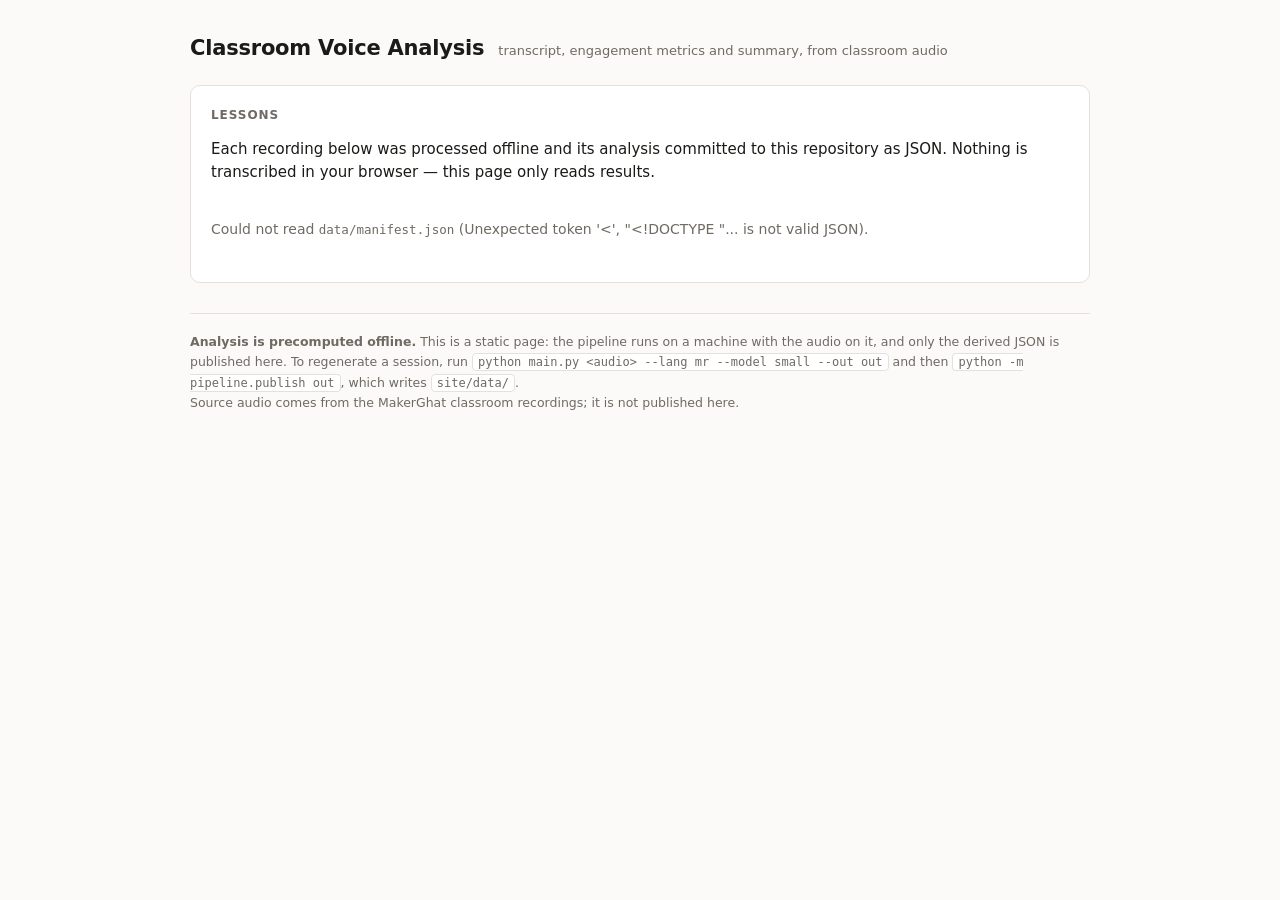
==== site/index.html @ fde1e474 "Reverted to local jobs" ====
<!doctype html>
<html lang="en">
<head>
<meta charset="utf-8">
<meta name="viewport" content="width=device-width, initial-scale=1">
<title>Classroom Voice Analysis &middot; demo</title>
<link rel="stylesheet" href="app.css">
</head>
<body>
<div class="wrap">

  <header class="top">
    <h1>Classroom Voice Analysis</h1>
    <span class="sub">transcript, engagement metrics and summary, from classroom audio</span>
  </header>

  <div class="panel">
    <h2>Lessons</h2>
    <p class="sub" style="margin:0 0 12px">
      Each recording below was processed offline and its analysis committed to
      this repository as JSON. Nothing is transcribed in your browser &mdash;
      this page only reads results.
    </p>
    <div class="picker" id="picker"><p class="empty">Loading&hellip;</p></div>
  </div>

  <div class="sub" id="subtitle" style="margin-top:22px"></div>
  <div id="body"></div>

  <footer class="note">
    <b>Analysis is precomputed offline.</b> This is a static page: the pipeline
    runs on a machine with the audio on it, and only the derived JSON is
    published here. To regenerate a session, run
    <code>python main.py &lt;audio&gt; --lang mr --model small --out out</code>
    and then <code>python -m pipeline.publish out</code>, which writes
    <code>site/data/</code>.
    <br>
    Source audio comes from the MakerGhat classroom recordings; it is not
    published here.
  </footer>

</div>

<script src="report.js"></script>
<script>
const $ = (id) => document.getElementById(id);
const esc = Report.esc;

// One fetch of the whole result document per session, cached after the first
// click. A 64-minute lesson is a few hundred KB, so there is nothing to be
// clever about - but re-fetching on every tab switch would still be rude.
const cache = new Map();
let sessions = [];

function fileHint() {
  return location.protocol === "file:"
    ? `<div class="warnbox"><b>Opened from the filesystem.</b> Browsers block
       <span class="mono">fetch()</span> on <span class="mono">file://</span>,
       so the analyses cannot be loaded this way. Serve the folder instead:
       <div class="mono" style="margin-top:6px">python -m http.server -d site 8080</div>
       then open <span class="mono">http://localhost:8080</span>.</div>`
    : "";
}

async function boot() {
  let manifest;
  try {
    manifest = await (await fetch("data/manifest.json", { cache: "no-store" })).json();
  } catch (e) {
    $("picker").innerHTML = fileHint() ||
      `<p class="empty">Could not read <span class="mono">data/manifest.json</span>
       (${esc(e.message)}).</p>`;
    return;
  }

  sessions = manifest.sessions || [];
  if (!sessions.length) {
    $("picker").innerHTML = `<p class="empty">No analyses have been published yet.
      Process a recording &mdash; <span class="mono">python main.py &lt;audio&gt;
      --lang mr --model small --out out</span> &mdash; then publish it with
      <span class="mono">python -m pipeline.publish out</span>.</p>`;
    return;
  }

  // The button carries the recording's real filename. It is a picker over a
  // fixed, known set, not an upload control that quietly returns a cached
  // answer for whatever you hand it.
  $("picker").innerHTML = sessions.map((s, i) => `
    <button class="sessionbtn" data-i="${i}">
      <span class="name">${esc(s.file)}</span>
      <span class="meta">${esc(s.duration_label)} · ${esc(s.speakers)} speakers · ${esc(s.language)} · ${
        esc(s.backend === "scribe" ? "scribe" : "whisper " + s.model)}${
        s.has_review ? " · with review" : ""}</span>
    </button>`).join("");

  $("picker").querySelectorAll(".sessionbtn").forEach(b => {
    b.onclick = () => open(Number(b.dataset.i));
  });

  open(0);
}

async function open(i) {
  const s = sessions[i];
  $("picker").querySelectorAll(".sessionbtn").forEach(b =>
    b.classList.toggle("on", Number(b.dataset.i) === i));

  $("subtitle").textContent = "";
  $("body").innerHTML = '<div class="panel"><p class="empty">Loading analysis…</p></div>';

  let res = cache.get(s.json);
  if (!res) {
    try {
      res = await (await fetch("data/" + s.json, { cache: "no-store" })).json();
    } catch (e) {
      $("body").innerHTML = `<div class="panel"><div class="err">Could not load
        <span class="mono">data/${esc(s.json)}</span>: ${esc(e.message)}</div></div>`;
      return;
    }
    cache.set(s.json, res);
  }

  $("subtitle").textContent = `${s.file} — ${Report.subtitle(res)}`;
  // No onTeacher: correcting the teacher re-derives every downstream number,
  // which needs the pipeline. That control belongs to the local server.
  Report.render($("body"), res);
  document.title = `${s.file} · Classroom Voice Analysis`;
}

Report.installTips();
boot();
</script>
</body>
</html>
---- site/app.css ----
:root {
  color-scheme: light dark;
  --bg: #fbfaf8;
  --panel: #ffffff;
  --line: #e5e1da;
  --ink: #1c1a17;
  --muted: #6f6a62;
  --accent: #b4531f;
  --accent-soft: #fbeee5;
  --teacher: #b4531f;
  --student: #2f6f6a;
  --ok: #2f6f4a;
  --bad: #a32c2c;
  --radius: 10px;
}

@media (prefers-color-scheme: dark) {
  :root {
    --bg: #14130f;
    --panel: #1c1a17;
    --line: #302c26;
    --ink: #ece7de;
    --muted: #9a938a;
    --accent: #e08a53;
    --accent-soft: #2a1e15;
    --teacher: #e08a53;
    --student: #6cbdb4;
    --ok: #74c39a;
    --bad: #e08585;
  }
}

* { box-sizing: border-box; }

body {
  margin: 0;
  background: var(--bg);
  color: var(--ink);
  font: 15px/1.55 ui-sans-serif, system-ui, "Segoe UI", Roboto, sans-serif;
}

.wrap { max-width: 940px; margin: 0 auto; padding: 32px 20px 80px; }

header.top {
  display: flex; align-items: baseline; gap: 14px;
  flex-wrap: wrap; margin-bottom: 6px;
}
header.top h1 { font-size: 21px; margin: 0; letter-spacing: -0.01em; }
header.top .sub { color: var(--muted); font-size: 13px; }
header.top a { color: var(--accent); text-decoration: none; font-size: 13px; }
header.top a:hover { text-decoration: underline; }

.panel {
  background: var(--panel);
  border: 1px solid var(--line);
  border-radius: var(--radius);
  padding: 20px;
  margin-top: 20px;
}
.panel h2 {
  font-size: 12px; text-transform: uppercase; letter-spacing: 0.08em;
  color: var(--muted); margin: 0 0 14px; font-weight: 600;
}

/* upload */
.drop {
  border: 1.5px dashed var(--line); border-radius: var(--radius);
  padding: 30px 20px; text-align: center; cursor: pointer;
  transition: border-color .15s, background .15s;
}
.drop:hover, .drop.over { border-color: var(--accent); background: var(--accent-soft); }
.drop strong { display: block; font-size: 15px; margin-bottom: 4px; }
.drop span { color: var(--muted); font-size: 13px; }

.opts {
  display: grid; grid-template-columns: repeat(auto-fit, minmax(150px, 1fr));
  gap: 14px; margin-top: 18px;
}
label.field { display: block; font-size: 12px; color: var(--muted); }
label.field span { display: block; margin-bottom: 5px; }
select, input[type="number"], input[type="text"] {
  width: 100%; padding: 7px 9px; font: inherit; font-size: 14px;
  color: var(--ink); background: var(--bg);
  border: 1px solid var(--line); border-radius: 6px;
}
.checkline { display: flex; align-items: center; gap: 8px; font-size: 13px; margin-top: 14px; }

button {
  font: inherit; font-size: 14px; font-weight: 500;
  padding: 9px 18px; border-radius: 7px; cursor: pointer;
  border: 1px solid var(--accent); background: var(--accent); color: #fff;
}
button:hover { filter: brightness(1.08); }
button:disabled { opacity: .5; cursor: not-allowed; }
button.ghost { background: transparent; color: var(--accent); }

/* jobs */
table { width: 100%; border-collapse: collapse; font-size: 14px; }
th {
  text-align: left; font-size: 11px; text-transform: uppercase;
  letter-spacing: .06em; color: var(--muted); font-weight: 600;
  padding: 0 10px 8px 0; border-bottom: 1px solid var(--line);
}
td { padding: 11px 10px 11px 0; border-bottom: 1px solid var(--line); vertical-align: middle; }
tr:last-child td { border-bottom: none; }
td a { color: var(--accent); text-decoration: none; font-weight: 500; }
td a:hover { text-decoration: underline; }

.pill {
  display: inline-block; font-size: 11px; padding: 2px 8px;
  border-radius: 999px; border: 1px solid var(--line); color: var(--muted);
  text-transform: capitalize;
}
.pill.done { color: var(--ok); border-color: var(--ok); }
.pill.failed { color: var(--bad); border-color: var(--bad); }
.pill.running { color: var(--accent); border-color: var(--accent); }
.pill.cancelled { color: var(--muted); border-color: var(--muted); }

.bar { height: 5px; background: var(--line); border-radius: 3px; overflow: hidden; min-width: 80px; }
.bar i { display: block; height: 100%; background: var(--accent); transition: width .4s; }

.empty { color: var(--muted); font-size: 14px; padding: 8px 0; }
.err {
  color: var(--bad); font-size: 13px; margin-top: 12px;
  padding: 10px 12px; border: 1px solid var(--bad); border-radius: 7px;
  background: color-mix(in srgb, var(--bad) 8%, transparent);
}
.mono { font-family: ui-monospace, "Cascadia Code", Consolas, monospace; font-size: 12.5px; }

/* ---------------------------------------------------------------------
   Speaker palette. Both modes validated with the dataviz palette checker
   (lightness band, chroma floor, CVD separation, normal-vision floor,
   contrast vs surface). Slot 1 is always the teacher; students take
   slots 2..5 in descending talk time, so a speaker keeps its colour when
   the transcript is re-read or the teacher is corrected by hand.
   --------------------------------------------------------------------- */
:root {
  --sp1: #b4531f;
  --sp2: #1668c4;
  --sp3: #3f7d2a;
  --sp4: #8b46b0;
  --sp5: #8a6d00;
}
@media (prefers-color-scheme: dark) {
  :root {
    --sp1: #cf6f3b;
    --sp2: #4f8cd9;
    --sp3: #529f3d;
    --sp4: #a86ed0;
    --sp5: #9e881c;
  }
}

/* stat tiles */
.tiles {
  display: grid; grid-template-columns: repeat(auto-fit, minmax(140px, 1fr));
  gap: 1px; background: var(--line);
  border: 1px solid var(--line); border-radius: var(--radius); overflow: hidden;
}
.tile { background: var(--panel); padding: 14px 16px; }
.tile .k {
  font-size: 11px; text-transform: uppercase; letter-spacing: .06em;
  color: var(--muted); font-weight: 600;
}
.tile .v {
  font-size: 25px; font-weight: 600; letter-spacing: -0.02em;
  margin-top: 5px; font-variant-numeric: tabular-nums;
}
.tile .n { font-size: 12px; color: var(--muted); margin-top: 2px; }

/* proportion bar + timeline share the 2px surface gap between fills */
.prop { display: flex; gap: 2px; height: 26px; margin: 4px 0 10px; }
.prop div { border-radius: 3px; min-width: 2px; }
.legend {
  display: flex; flex-wrap: wrap; gap: 14px;
  font-size: 12.5px; color: var(--muted); margin-top: 10px;
}
.legend span { display: inline-flex; align-items: center; gap: 6px; }
.legend i { width: 10px; height: 10px; border-radius: 2px; display: inline-block; }

.timeline {
  position: relative; height: 34px; margin-top: 6px;
  background: var(--line); border-radius: 4px; overflow: hidden;
}
.timeline i {
  position: absolute; top: 0; bottom: 0; display: block;
  box-shadow: 0 0 0 1px var(--panel);
}
.axis {
  display: flex; justify-content: space-between;
  font-size: 11px; color: var(--muted); margin-top: 5px;
  font-variant-numeric: tabular-nums;
}

#tip {
  position: fixed; z-index: 20; pointer-events: none;
  background: var(--panel); color: var(--ink);
  border: 1px solid var(--line); border-radius: 7px;
  padding: 7px 10px; font-size: 12.5px; line-height: 1.4;
  box-shadow: 0 4px 14px rgba(0,0,0,.14); max-width: 280px;
}
#tip b { font-weight: 600; }

/* teacher verdict */
.verdict { display: flex; gap: 16px; align-items: flex-start; flex-wrap: wrap; }
.verdict .who { font-size: 19px; font-weight: 600; }
.verdict ul { margin: 8px 0 0; padding-left: 18px; color: var(--muted); font-size: 13.5px; }
.warnbox {
  border: 1px solid var(--line); border-left: 3px solid var(--accent);
  border-radius: 6px; padding: 11px 13px; font-size: 13.5px;
  background: var(--accent-soft); margin-top: 14px;
}

/* review */
.review h3 { font-size: 15px; margin: 22px 0 6px; }
.review h3:first-child { margin-top: 0; }
.review p { margin: 0 0 8px; }
.review ul { margin: 6px 0 0; padding-left: 20px; }
.review li { margin-bottom: 6px; }
.tags { display: flex; flex-wrap: wrap; gap: 7px; margin-top: 6px; }
.tag {
  font-size: 12.5px; padding: 3px 10px; border-radius: 999px;
  border: 1px solid var(--line); color: var(--muted);
}
.moment {
  border-left: 2px solid var(--line); padding: 2px 0 2px 12px; margin-bottom: 12px;
}
.moment .t { font-size: 12px; color: var(--accent); font-weight: 600;
             font-variant-numeric: tabular-nums; }

/* transcript */
.filters { display: flex; gap: 8px; flex-wrap: wrap; margin-bottom: 14px; align-items: center; }
.filters button {
  background: transparent; color: var(--muted); border-color: var(--line);
  padding: 5px 12px; font-size: 13px;
}
.filters button.on { color: #fff; background: var(--accent); border-color: var(--accent); }

.utt { display: flex; gap: 12px; padding: 9px 0; border-bottom: 1px solid var(--line); }
.utt:last-child { border-bottom: none; }
.utt .t {
  font-size: 12px; color: var(--muted); min-width: 44px;
  font-variant-numeric: tabular-nums; padding-top: 2px;
}
.utt .who { font-size: 12.5px; font-weight: 600; min-width: 82px; padding-top: 1px; }
.utt .tx { flex: 1; }
.utt.low .tx { opacity: .62; }
.utt.low .tx::after {
  content: " ~"; color: var(--muted); font-size: 11px;
}

/* metric glossary
   The brief asks each metric to carry its formula, its logic and how to read
   it. Rendering that beside the numbers is cheaper than asking anyone to
   trust a tile. */
.metricdef { padding: 16px 0; border-bottom: 1px solid var(--line); }
.metricdef:last-child { border-bottom: none; padding-bottom: 0; }
.metricdef h3 { font-size: 15px; margin: 0 0 8px; }
.metricdef p { margin: 0 0 7px; font-size: 14px; }
.metricdef p:last-child { margin-bottom: 0; }
.metricdef .formula {
  background: var(--bg); border: 1px solid var(--line); border-radius: 6px;
  padding: 8px 11px; margin-bottom: 9px; overflow-x: auto; white-space: nowrap;
}
.metricdef .reading { color: var(--muted); }

/* static demo: the session picker
   A list of the actual recordings, named as they are named in the dataset.
   Deliberately not a drag-and-drop zone: this page computes nothing, and a
   control that implies otherwise would be a lie about what it does. */
.picker { display: flex; flex-direction: column; gap: 8px; }
.sessionbtn {
  display: flex; gap: 14px; align-items: baseline; flex-wrap: wrap;
  width: 100%; text-align: left; font: inherit; font-size: 14px;
  padding: 13px 15px; border-radius: var(--radius);
  border: 1px solid var(--line); background: var(--panel); color: var(--ink);
}
.sessionbtn:hover { border-color: var(--accent); background: var(--accent-soft); filter: none; }
.sessionbtn.on { border-color: var(--accent); background: var(--accent-soft); }
.sessionbtn .name {
  font-family: ui-monospace, "Cascadia Code", Consolas, monospace;
  font-size: 13px; font-weight: 600; flex: 1; min-width: 260px; word-break: break-all;
}
.sessionbtn .meta { color: var(--muted); font-size: 12.5px; }
.sessionbtn.on .meta { color: var(--ink); }

footer.note {
  margin-top: 30px; padding-top: 18px; border-top: 1px solid var(--line);
  color: var(--muted); font-size: 12.5px; line-height: 1.6;
}
footer.note code {
  font-family: ui-monospace, "Cascadia Code", Consolas, monospace;
  font-size: 12px; background: var(--panel);
  border: 1px solid var(--line); border-radius: 4px; padding: 1px 5px;
}
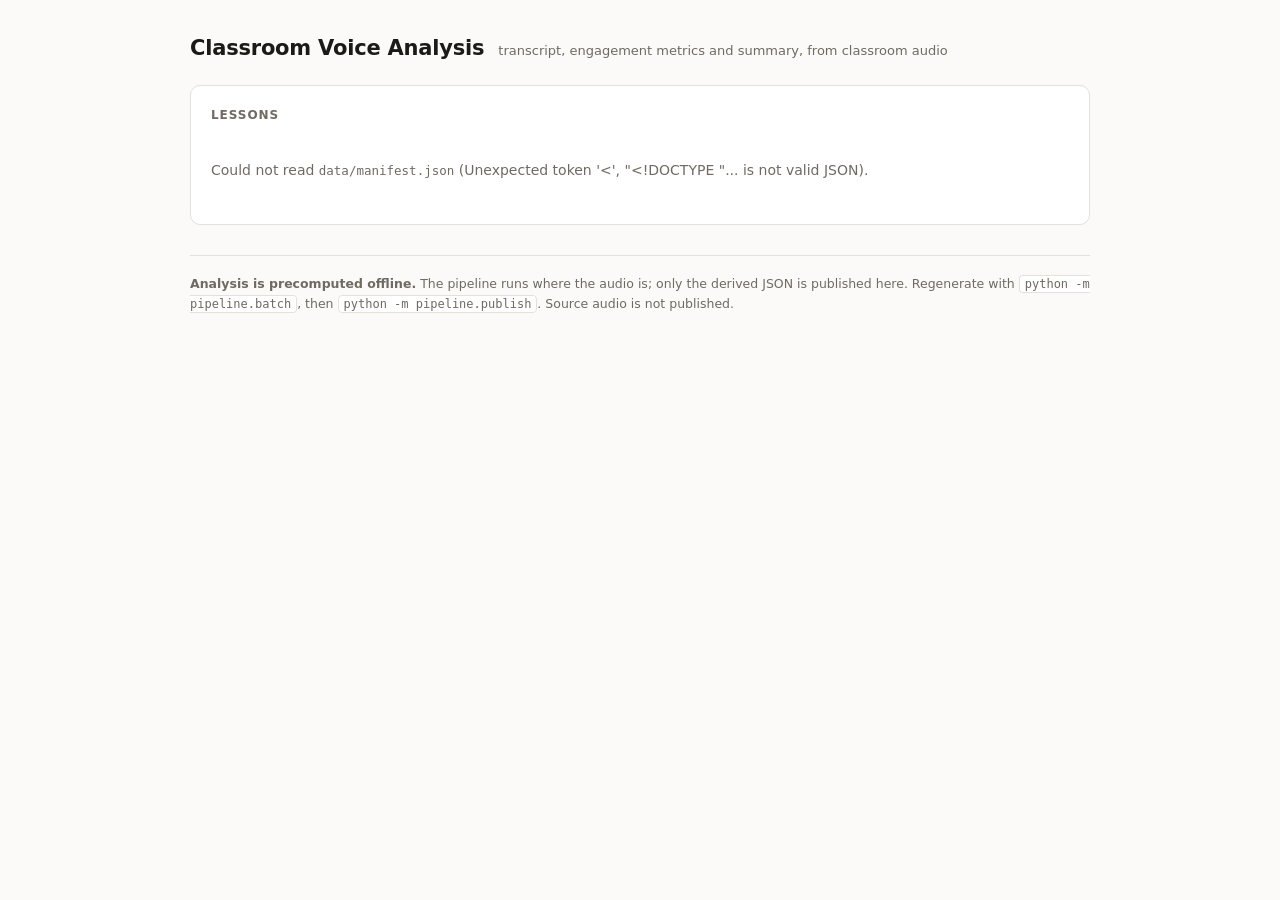
==== commit 2004ebba: "Creating a batching with hindi as main" ====
--- a/site/index.html
+++ b/site/index.html
@@ -16,11 +16,6 @@
 
   <div class="panel">
     <h2>Lessons</h2>
-    <p class="sub" style="margin:0 0 12px">
-      Each recording below was processed offline and its analysis committed to
-      this repository as JSON. Nothing is transcribed in your browser &mdash;
-      this page only reads results.
-    </p>
     <div class="picker" id="picker"><p class="empty">Loading&hellip;</p></div>
   </div>
 
@@ -28,15 +23,10 @@
   <div id="body"></div>
 
   <footer class="note">
-    <b>Analysis is precomputed offline.</b> This is a static page: the pipeline
-    runs on a machine with the audio on it, and only the derived JSON is
-    published here. To regenerate a session, run
-    <code>python main.py &lt;audio&gt; --lang mr --model small --out out</code>
-    and then <code>python -m pipeline.publish out</code>, which writes
-    <code>site/data/</code>.
-    <br>
-    Source audio comes from the MakerGhat classroom recordings; it is not
-    published here.
+    <b>Analysis is precomputed offline.</b> The pipeline runs where the audio
+    is; only the derived JSON is published here. Regenerate with
+    <code>python -m pipeline.batch</code>, then
+    <code>python -m pipeline.publish</code>. Source audio is not published.
   </footer>
 
 </div>
@@ -75,23 +65,33 @@
 
   sessions = manifest.sessions || [];
   if (!sessions.length) {
-    $("picker").innerHTML = `<p class="empty">No analyses have been published yet.
-      Process a recording &mdash; <span class="mono">python main.py &lt;audio&gt;
-      --lang mr --model small --out out</span> &mdash; then publish it with
-      <span class="mono">python -m pipeline.publish out</span>.</p>`;
+    $("picker").innerHTML = `<p class="empty">Nothing published yet. Run
+      <span class="mono">python -m pipeline.batch</span>, then
+      <span class="mono">python -m pipeline.publish</span>.</p>`;
     return;
   }
 
   // The button carries the recording's real filename. It is a picker over a
   // fixed, known set, not an upload control that quietly returns a cached
   // answer for whatever you hand it.
-  $("picker").innerHTML = sessions.map((s, i) => `
-    <button class="sessionbtn" data-i="${i}">
+  $("picker").innerHTML = sessions.map((s, i) => {
+    // Language and model as chips rather than buried in the line: a number
+    // computed over the wrong language is worthless, so which settings
+    // produced a result is the first thing to know about it.
+    const chips = [`<span class="chip lang">${esc(s.language || "?")}</span>`,
+      `<span class="chip">${esc(s.backend === "scribe"
+        ? "ElevenLabs Scribe" : "whisper " + (s.model || "?"))}</span>`];
+    if (s.has_review) chips.push(`<span class="chip">AI review</span>`);
+    const bits = [s.duration_label, `${s.speakers} speakers`,
+      s.teacher_talk_ratio != null ? `teacher ${Math.round(s.teacher_talk_ratio * 100)}%` : null,
+      s.teacher_questions != null ? `${s.teacher_questions} questions` : null,
+    ].filter(Boolean);
+    return `<button class="sessionbtn" data-i="${i}">
       <span class="name">${esc(s.file)}</span>
-      <span class="meta">${esc(s.duration_label)} · ${esc(s.speakers)} speakers · ${esc(s.language)} · ${
-        esc(s.backend === "scribe" ? "scribe" : "whisper " + s.model)}${
-        s.has_review ? " · with review" : ""}</span>
-    </button>`).join("");
+      <span class="row">${chips.join("")}
+        <span class="meta">${bits.map(esc).join(" · ")}</span></span>
+    </button>`;
+  }).join("");
 
   $("picker").querySelectorAll(".sessionbtn").forEach(b => {
     b.onclick = () => open(Number(b.dataset.i));
--- a/site/app.css
+++ b/site/app.css
@@ -41,6 +41,11 @@
 
 .wrap { max-width: 940px; margin: 0 auto; padding: 32px 20px 80px; }
 
+/* Links in prose. Set once, globally: a default-blue link inside a warm
+   palette reads as an artefact of an unfinished page. */
+a { color: var(--accent); }
+a:hover { text-decoration: none; }
+
 header.top {
   display: flex; align-items: baseline; gap: 14px;
   flex-wrap: wrap; margin-bottom: 6px;
@@ -270,7 +275,7 @@
    control that implies otherwise would be a lie about what it does. */
 .picker { display: flex; flex-direction: column; gap: 8px; }
 .sessionbtn {
-  display: flex; gap: 14px; align-items: baseline; flex-wrap: wrap;
+  display: flex; flex-direction: column; align-items: stretch; gap: 9px;
   width: 100%; text-align: left; font: inherit; font-size: 14px;
   padding: 13px 15px; border-radius: var(--radius);
   border: 1px solid var(--line); background: var(--panel); color: var(--ink);
@@ -279,10 +284,23 @@
 .sessionbtn.on { border-color: var(--accent); background: var(--accent-soft); }
 .sessionbtn .name {
   font-family: ui-monospace, "Cascadia Code", Consolas, monospace;
-  font-size: 13px; font-weight: 600; flex: 1; min-width: 260px; word-break: break-all;
-}
-.sessionbtn .meta { color: var(--muted); font-size: 12.5px; }
+  font-size: 13px; font-weight: 600; word-break: break-all;
+}
+.sessionbtn .row { display: flex; gap: 7px; align-items: center; flex-wrap: wrap; }
+.sessionbtn .meta { color: var(--muted); font-size: 12.5px; margin-left: auto; }
 .sessionbtn.on .meta { color: var(--ink); }
+
+/* The settings a session was produced with, on the card rather than one click
+   in. Two runs of one lesson differ only by these, and a number computed over
+   the wrong language is worth nothing - so which language and which model is
+   not detail, it is the first thing you need to know about a result. */
+.chip {
+  font-family: ui-monospace, "Cascadia Code", Consolas, monospace;
+  font-size: 11.5px; line-height: 1.7; white-space: nowrap;
+  padding: 1px 9px; border-radius: 999px;
+  border: 1px solid var(--line); background: var(--bg); color: var(--muted);
+}
+.chip.lang { color: var(--ink); border-color: var(--accent); font-weight: 600; }
 
 footer.note {
   margin-top: 30px; padding-top: 18px; border-top: 1px solid var(--line);
@@ -293,3 +311,44 @@
   font-size: 12px; background: var(--panel);
   border: 1px solid var(--line); border-radius: 4px; padding: 1px 5px;
 }
+
+/* server home page: the session library
+   Same card as the static picker, but a link - each session has its own URL
+   so one can be sent to someone. */
+a.sessionbtn { text-decoration: none; }
+a.sessionbtn:hover .name { color: var(--accent); }
+
+nav.tabs { display: flex; gap: 6px; margin: 18px 0 0; }
+nav.tabs a {
+  font-size: 13px; text-decoration: none; padding: 7px 13px;
+  border: 1px solid var(--line); border-radius: 999px;
+  color: var(--muted); background: var(--panel);
+}
+nav.tabs a.on { color: #fff; background: var(--accent); border-color: var(--accent); }
+nav.tabs a:hover:not(.on) { border-color: var(--accent); color: var(--accent); }
+
+/* A recording sitting in assets/in that has not been processed. Muted, and
+   never a link: there is nothing to open yet. */
+.waiting {
+  display: flex; gap: 14px; align-items: baseline; flex-wrap: wrap;
+  padding: 10px 15px; border: 1px dashed var(--line);
+  border-radius: var(--radius); margin-bottom: 8px; color: var(--muted);
+}
+.waiting .name {
+  font-family: ui-monospace, "Cascadia Code", Consolas, monospace;
+  font-size: 13px; flex: 1; min-width: 240px; word-break: break-all;
+}
+
+/* The short list on /process explaining why inference is not hosted. Kept
+   to bullets: it is a caveat, not documentation. */
+ul.why { margin: 0; padding-left: 18px; color: var(--muted); font-size: 13.5px; }
+ul.why li { margin-bottom: 7px; }
+ul.why li:last-child { margin-bottom: 0; }
+ul.why b { color: var(--ink); font-weight: 600; }
+
+.cmd {
+  font-family: ui-monospace, "Cascadia Code", Consolas, monospace;
+  font-size: 12.5px; background: var(--bg); border: 1px solid var(--line);
+  border-radius: 6px; padding: 9px 12px; margin: 10px 0 0;
+  overflow-x: auto; white-space: pre;
+}
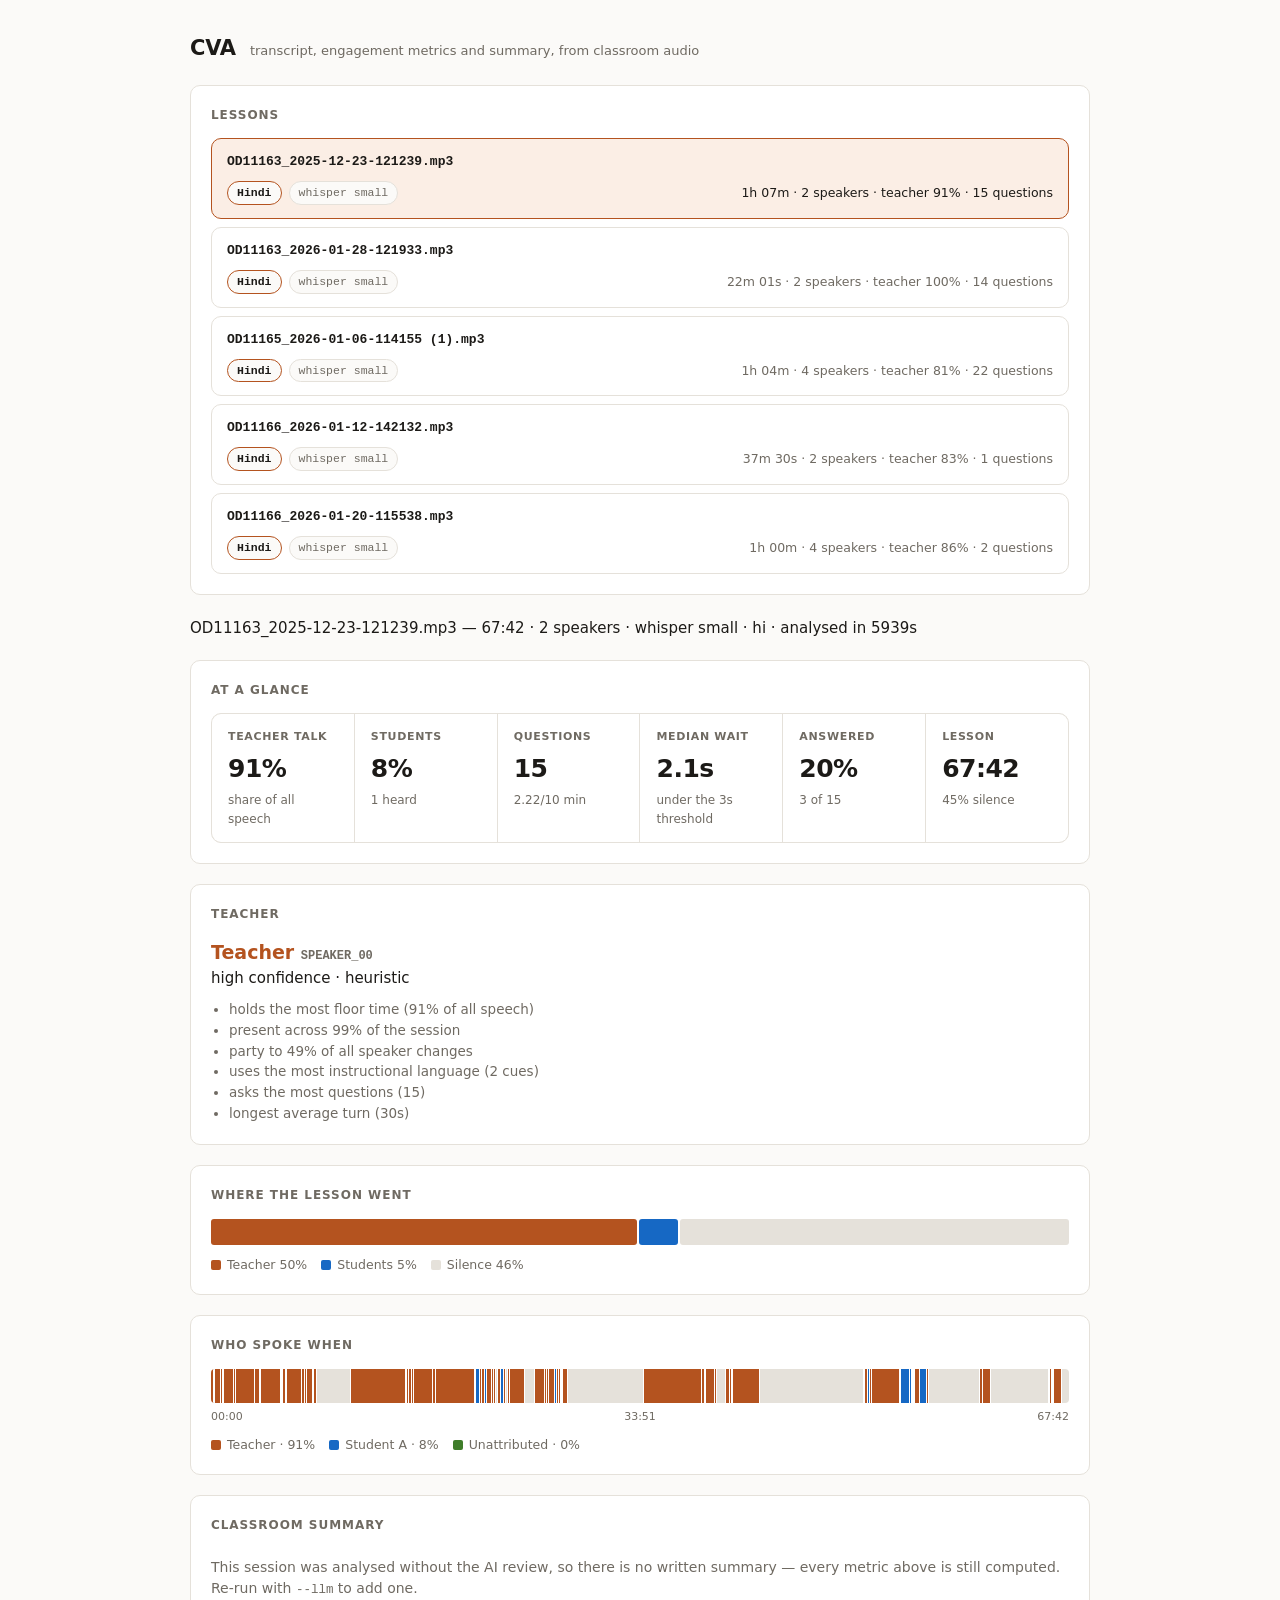
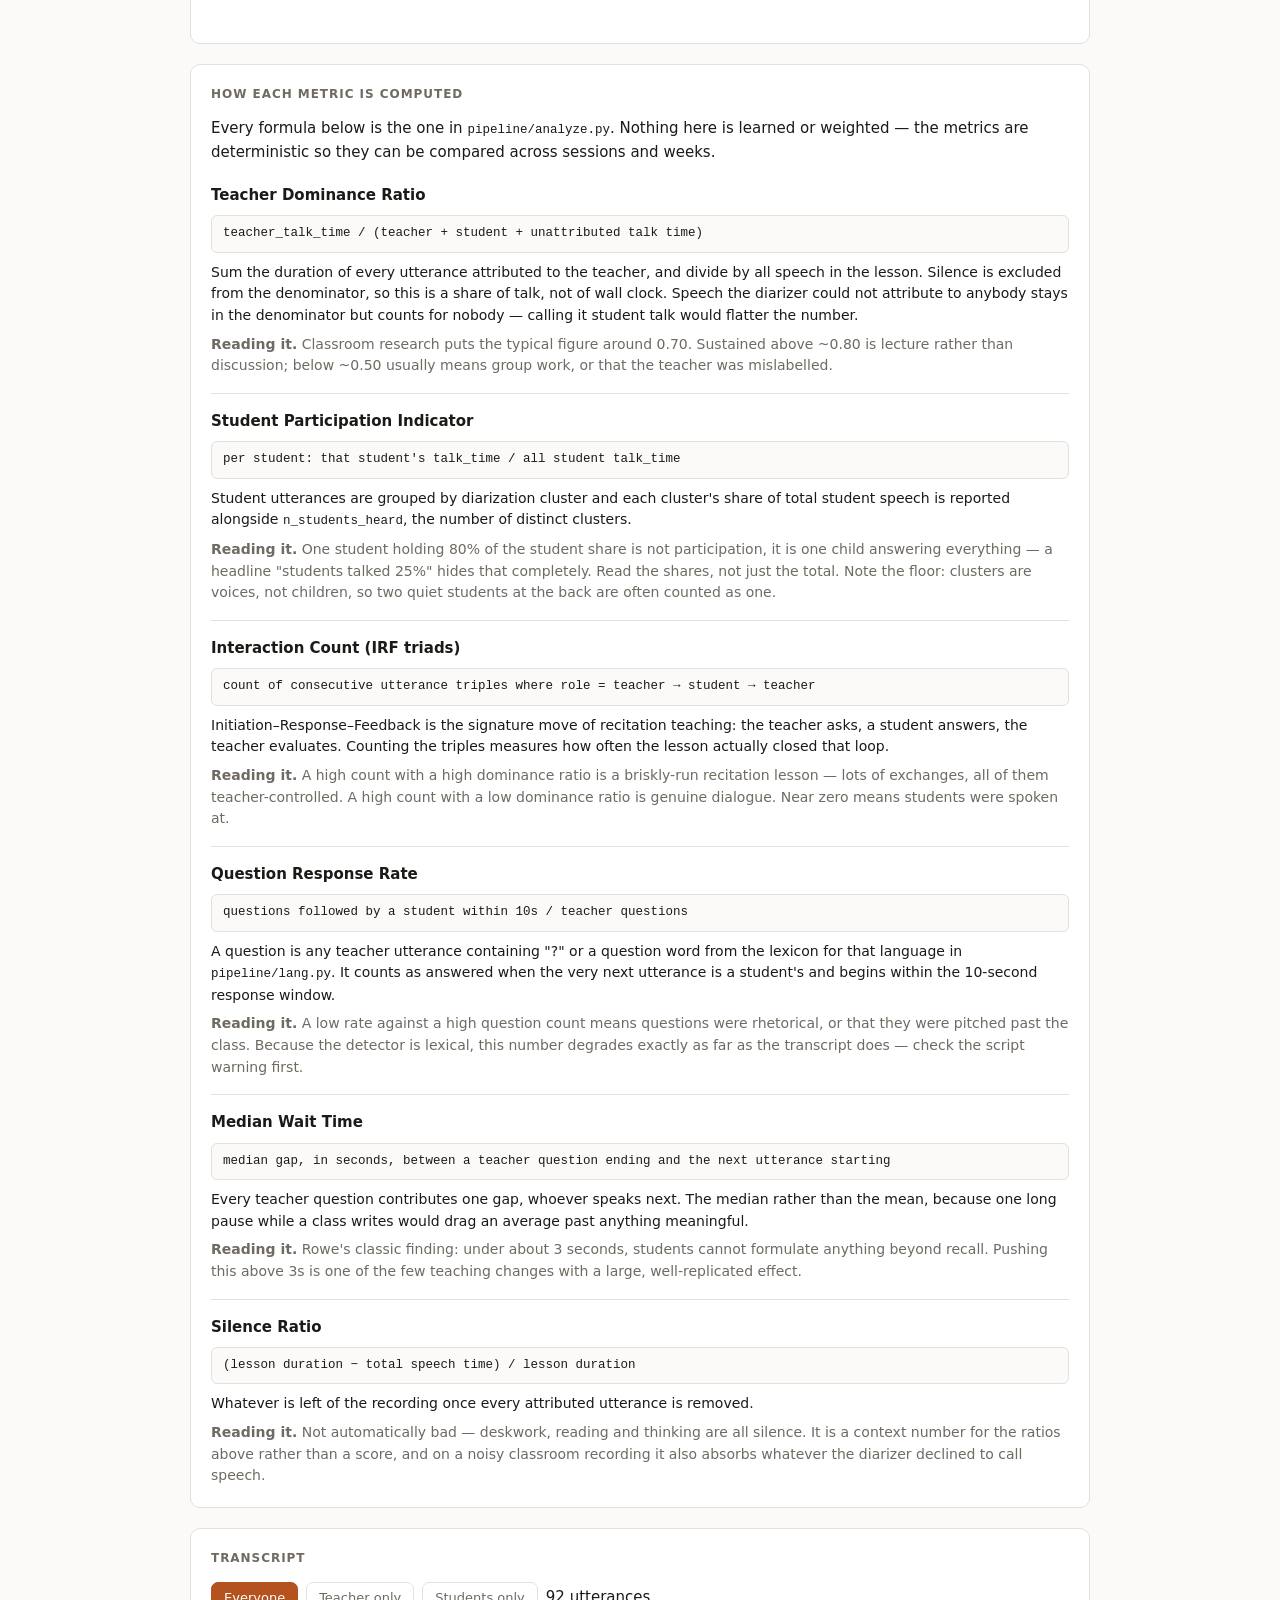
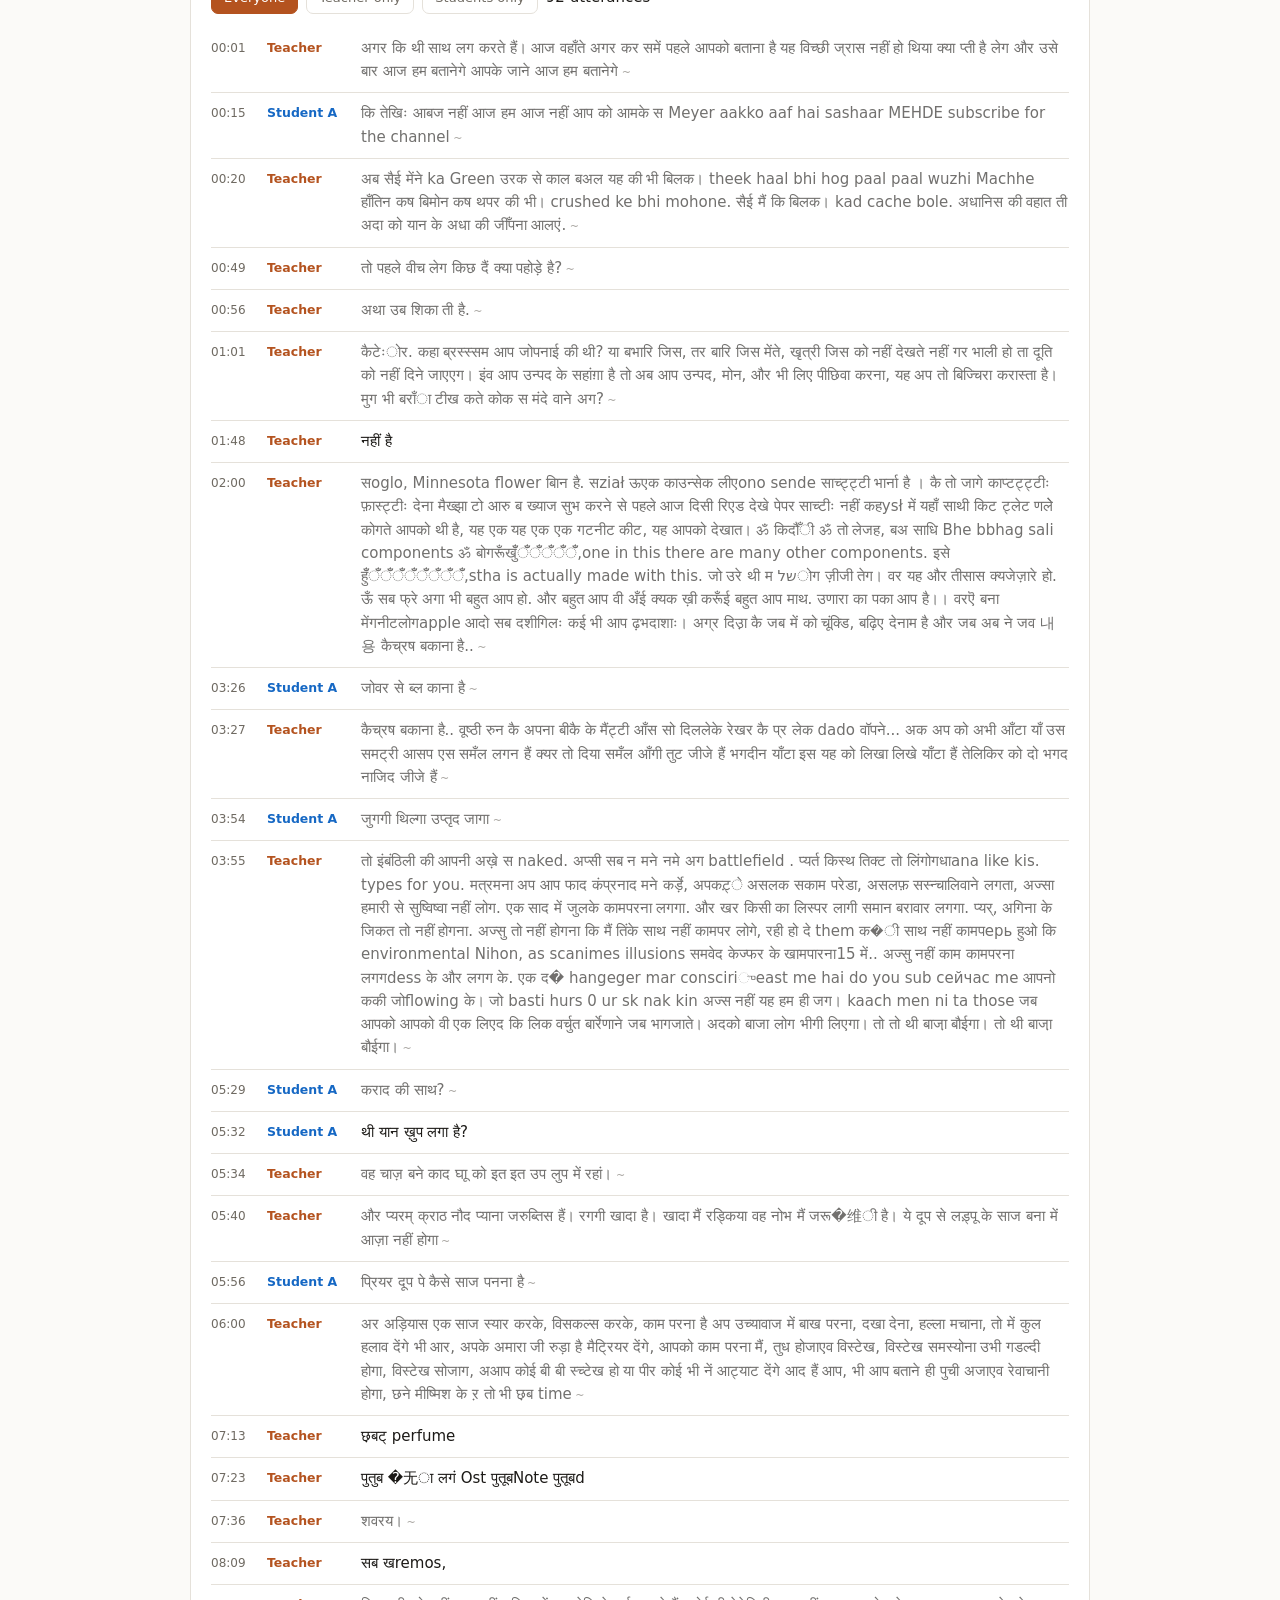
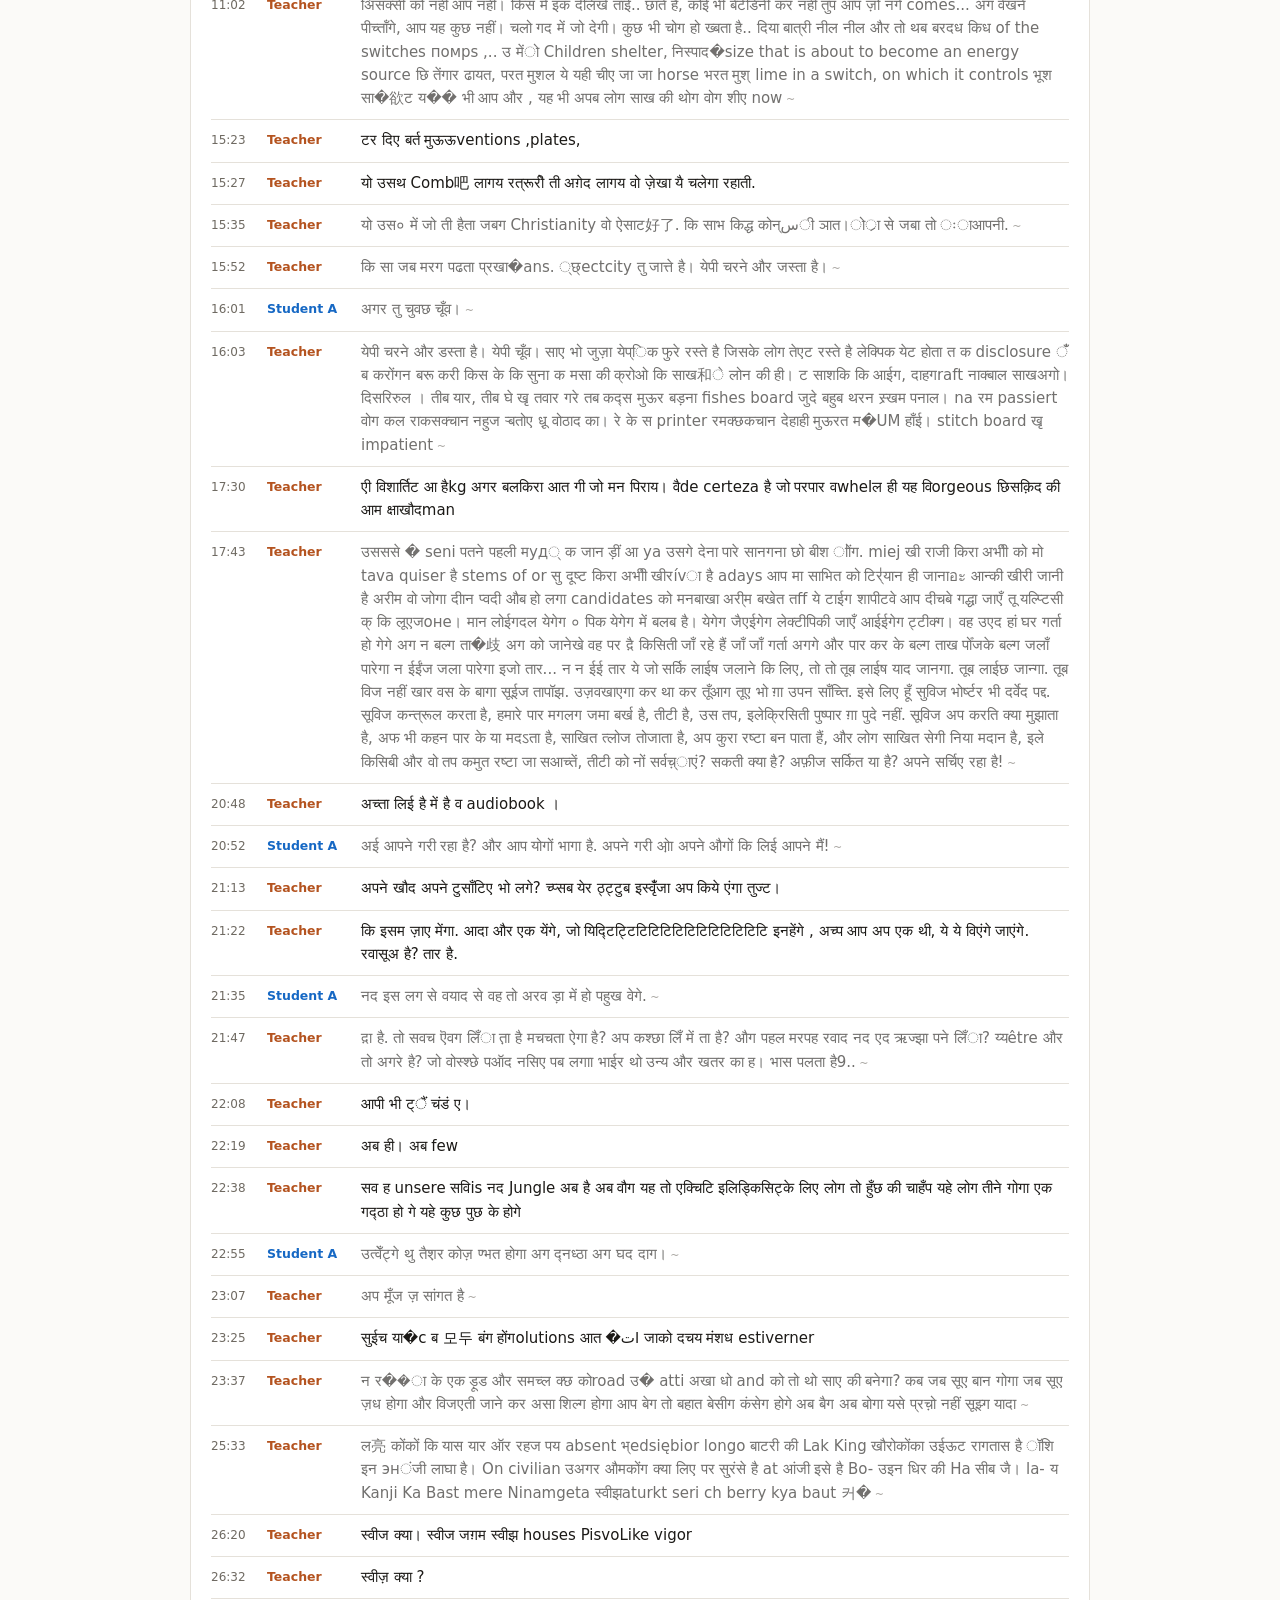
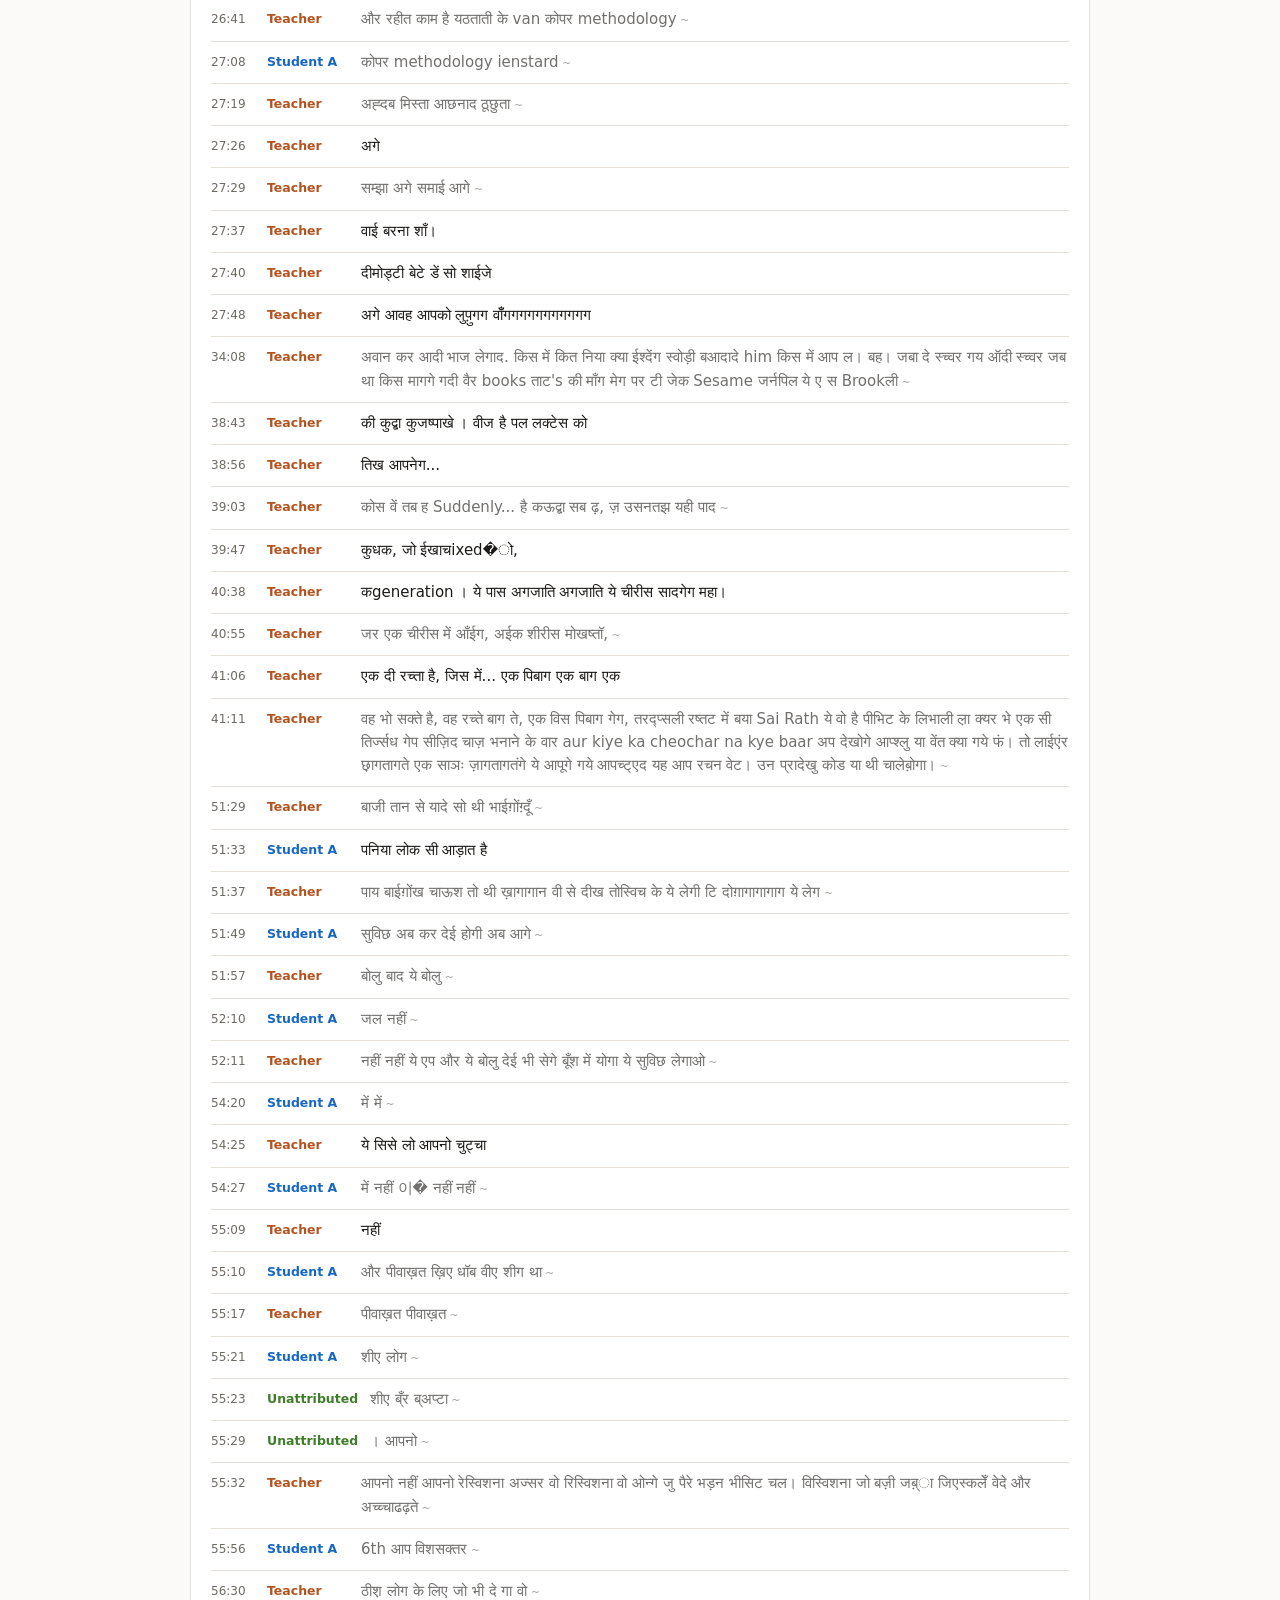
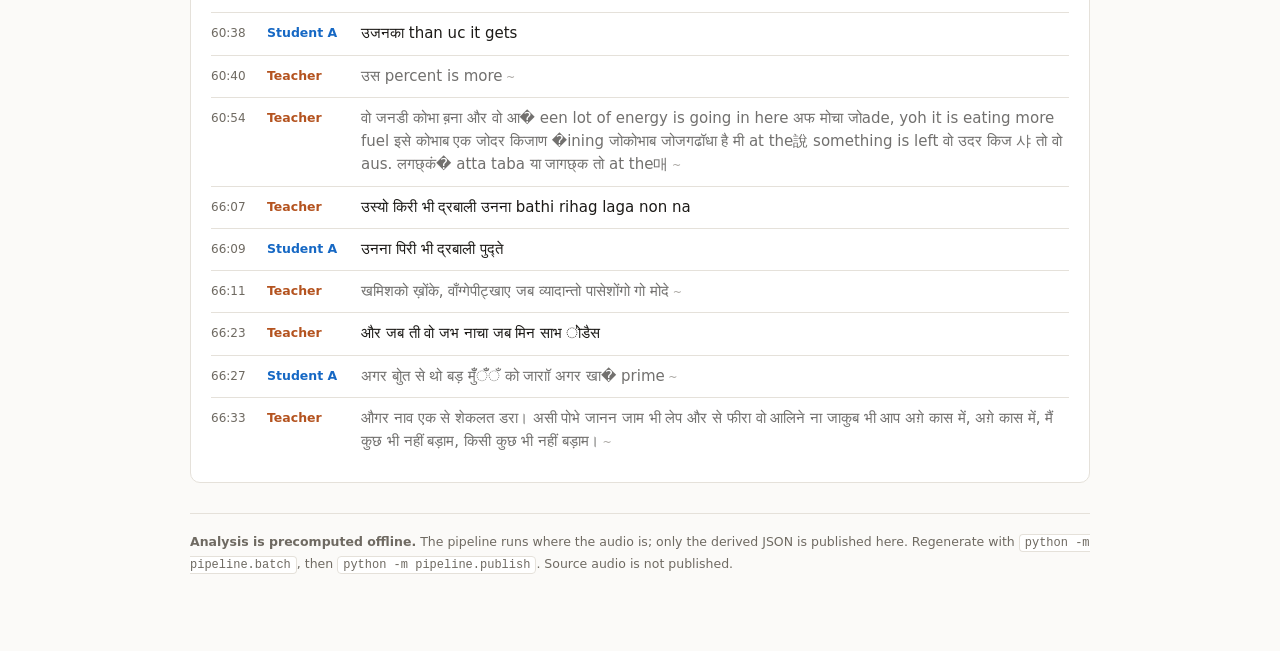
==== commit 96c88f5b: "Setting title" ====
--- a/site/index.html
+++ b/site/index.html
@@ -3,14 +3,14 @@
 <head>
 <meta charset="utf-8">
 <meta name="viewport" content="width=device-width, initial-scale=1">
-<title>Classroom Voice Analysis &middot; demo</title>
+<title>CVA &middot; demo</title>
 <link rel="stylesheet" href="app.css">
 </head>
 <body>
 <div class="wrap">
 
   <header class="top">
-    <h1>Classroom Voice Analysis</h1>
+    <h1>CVA</h1>
     <span class="sub">transcript, engagement metrics and summary, from classroom audio</span>
   </header>
 
@@ -124,7 +124,7 @@
   // No onTeacher: correcting the teacher re-derives every downstream number,
   // which needs the pipeline. That control belongs to the local server.
   Report.render($("body"), res);
-  document.title = `${s.file} · Classroom Voice Analysis`;
+  document.title = `${s.file} · CVA`;
 }
 
 Report.installTips();
--- a/site/app.css
+++ b/site/app.css
@@ -339,12 +339,16 @@
   font-size: 13px; flex: 1; min-width: 240px; word-break: break-all;
 }
 
-/* The short list on /process explaining why inference is not hosted. Kept
-   to bullets: it is a caveat, not documentation. */
-ul.why { margin: 0; padding-left: 18px; color: var(--muted); font-size: 13.5px; }
-ul.why li { margin-bottom: 7px; }
-ul.why li:last-child { margin-bottom: 0; }
-ul.why b { color: var(--ink); font-weight: 600; }
+/* The note on /process explaining why inference is not hosted. Body text is
+   muted and the claims inside it are not, so the paragraphs can be skimmed for
+   the numbers and read properly only if you want the reasoning. */
+p.why {
+  margin: 0 0 11px; color: var(--muted);
+  font-size: 13.5px; line-height: 1.68; max-width: 74ch;
+}
+p.why:last-child { margin-bottom: 0; }
+p.why b { color: var(--ink); font-weight: 600; }
+p.why .mono { color: var(--ink); }
 
 .cmd {
   font-family: ui-monospace, "Cascadia Code", Consolas, monospace;
